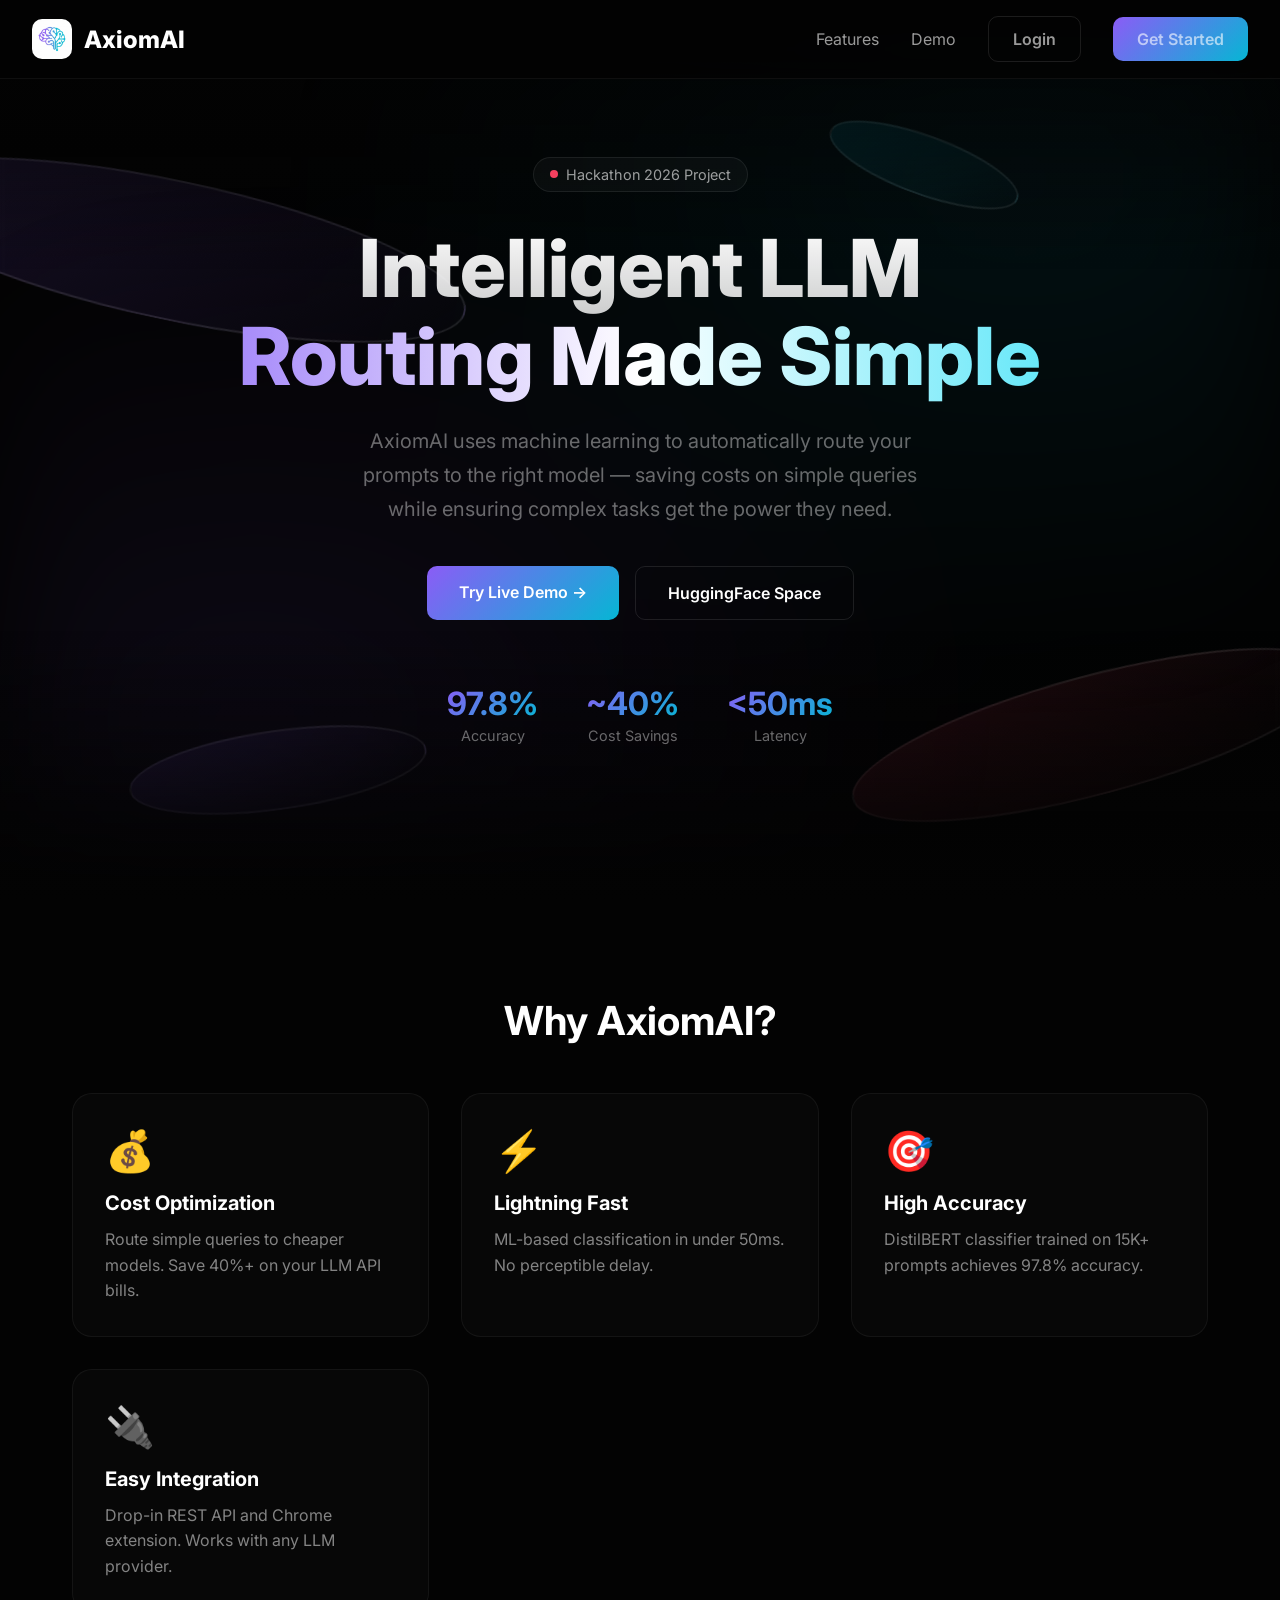
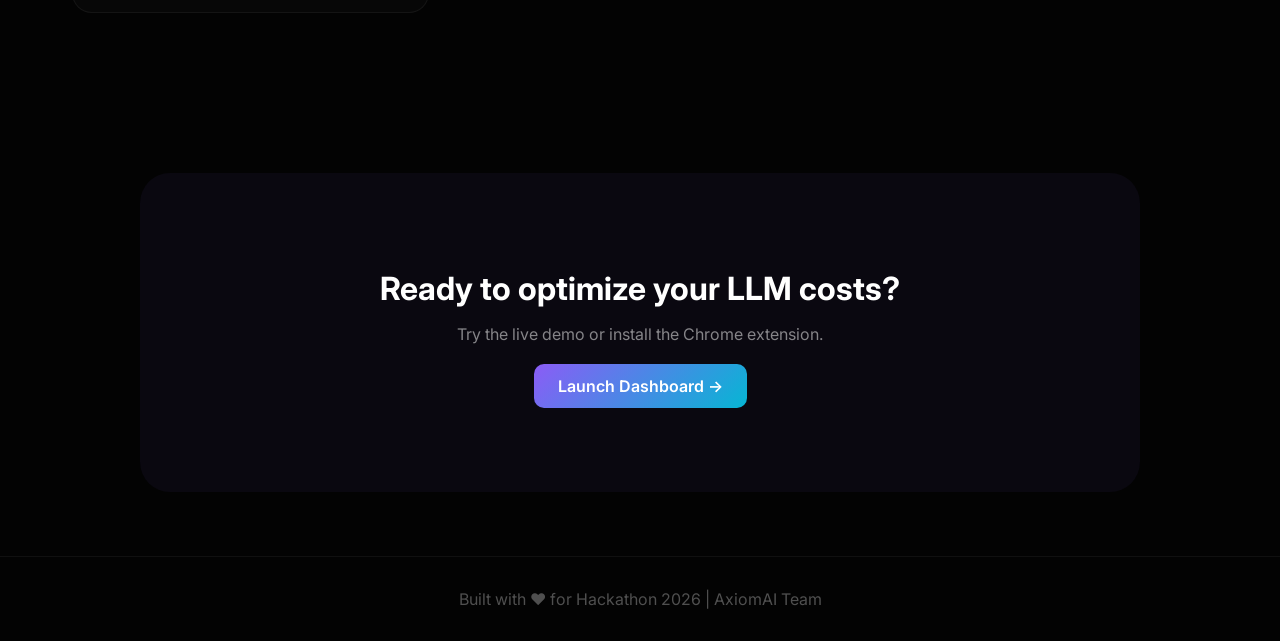
==== frontend/index.html @ 50ee9ea6 "Frontend-only: Dashboard, auth, Chrome extension - Backend on HuggingFace" ====
<!DOCTYPE html>
<html lang="en">

<head>
    <meta charset="UTF-8">
    <meta name="viewport" content="width=device-width, initial-scale=1.0">
    <title>AxiomAI - Intelligent LLM Routing</title>
    <link rel="icon" type="image/png" href="favicon.png">
    <link href="https://fonts.googleapis.com/css2?family=Inter:wght@300;400;500;600;700;800&display=swap"
        rel="stylesheet">
    <style>
        * {
            margin: 0;
            padding: 0;
            box-sizing: border-box;
        }

        :root {
            --primary: #8b5cf6;
            --secondary: #06b6d4;
            --accent: #f43f5e;
            --bg: #030303;
        }

        body {
            font-family: 'Inter', sans-serif;
            background: var(--bg);
            color: #fff;
            overflow-x: hidden;
        }

        /* Navbar */
        .navbar {
            position: fixed;
            top: 0;
            left: 0;
            right: 0;
            z-index: 100;
            padding: 1rem 2rem;
            display: flex;
            justify-content: space-between;
            align-items: center;
            background: rgba(3, 3, 3, 0.8);
            backdrop-filter: blur(20px);
            border-bottom: 1px solid rgba(255, 255, 255, 0.05);
        }

        .logo {
            display: flex;
            align-items: center;
            gap: 0.75rem;
            font-size: 1.5rem;
            font-weight: 800;
        }

        .logo img {
            width: 40px;
            height: 40px;
            border-radius: 10px;
        }

        .nav-links {
            display: flex;
            gap: 2rem;
            align-items: center;
        }

        .nav-links a {
            color: rgba(255, 255, 255, 0.6);
            text-decoration: none;
            transition: color 0.3s;
        }

        .nav-links a:hover {
            color: #fff;
        }

        .btn {
            padding: 0.75rem 1.5rem;
            border-radius: 10px;
            font-weight: 600;
            text-decoration: none;
            transition: all 0.3s;
            border: none;
            cursor: pointer;
        }

        .btn-primary {
            background: linear-gradient(135deg, var(--primary), var(--secondary));
            color: #fff;
        }

        .btn-primary:hover {
            transform: translateY(-2px);
            box-shadow: 0 10px 40px rgba(139, 92, 246, 0.4);
        }

        .btn-outline {
            background: transparent;
            border: 1px solid rgba(255, 255, 255, 0.1);
            color: #fff;
        }

        /* Hero Section */
        .hero {
            min-height: 100vh;
            display: flex;
            align-items: center;
            justify-content: center;
            position: relative;
            overflow: hidden;
        }

        .hero::before {
            content: '';
            position: absolute;
            inset: 0;
            background: radial-gradient(ellipse at 20% 80%, rgba(139, 92, 246, 0.08) 0%, transparent 50%),
                radial-gradient(ellipse at 80% 20%, rgba(6, 182, 212, 0.08) 0%, transparent 50%);
            filter: blur(60px);
        }

        .shape {
            position: absolute;
            border-radius: 50%;
            background: linear-gradient(135deg, rgba(139, 92, 246, 0.15), transparent);
            backdrop-filter: blur(2px);
            border: 2px solid rgba(255, 255, 255, 0.1);
            animation: float 12s ease-in-out infinite;
        }

        .shape-1 {
            width: 600px;
            height: 140px;
            left: -10%;
            top: 20%;
            transform: rotate(12deg);
        }

        .shape-2 {
            width: 500px;
            height: 120px;
            right: -5%;
            top: 75%;
            transform: rotate(-15deg);
            background: linear-gradient(135deg, rgba(244, 63, 94, 0.15), transparent);
            animation-delay: -2s;
        }

        .shape-3 {
            width: 300px;
            height: 80px;
            left: 10%;
            bottom: 10%;
            transform: rotate(-8deg);
            animation-delay: -4s;
        }

        .shape-4 {
            width: 200px;
            height: 60px;
            right: 20%;
            top: 15%;
            transform: rotate(20deg);
            background: linear-gradient(135deg, rgba(6, 182, 212, 0.15), transparent);
            animation-delay: -6s;
        }

        @keyframes float {

            0%,
            100% {
                transform: translateY(0);
            }

            50% {
                transform: translateY(15px);
            }
        }

        .hero-content {
            position: relative;
            z-index: 10;
            text-align: center;
            max-width: 900px;
            padding: 0 2rem;
        }

        .badge {
            display: inline-flex;
            align-items: center;
            gap: 0.5rem;
            padding: 0.5rem 1rem;
            background: rgba(255, 255, 255, 0.03);
            border: 1px solid rgba(255, 255, 255, 0.08);
            border-radius: 100px;
            margin-bottom: 2rem;
            animation: fadeUp 1s ease-out 0.3s both;
        }

        .badge-dot {
            width: 8px;
            height: 8px;
            border-radius: 50%;
            background: var(--accent);
        }

        .badge span {
            color: rgba(255, 255, 255, 0.6);
            font-size: 0.9rem;
        }

        h1 {
            font-size: clamp(2.5rem, 8vw, 5rem);
            font-weight: 800;
            line-height: 1.1;
            margin-bottom: 1.5rem;
            animation: fadeUp 1s ease-out 0.5s both;
        }

        h1 .line1 {
            background: linear-gradient(to bottom, #fff, rgba(255, 255, 255, 0.8));
            -webkit-background-clip: text;
            -webkit-text-fill-color: transparent;
        }

        h1 .line2 {
            background: linear-gradient(90deg, #a78bfa, #fff, #67e8f9);
            -webkit-background-clip: text;
            -webkit-text-fill-color: transparent;
        }

        .hero-subtitle {
            font-size: 1.25rem;
            color: rgba(255, 255, 255, 0.4);
            max-width: 600px;
            margin: 0 auto 2.5rem;
            line-height: 1.7;
            animation: fadeUp 1s ease-out 0.7s both;
        }

        .hero-cta {
            display: flex;
            gap: 1rem;
            justify-content: center;
            flex-wrap: wrap;
            animation: fadeUp 1s ease-out 0.9s both;
        }

        .hero-cta .btn {
            padding: 1rem 2rem;
            font-size: 1rem;
        }

        .stats {
            display: flex;
            gap: 3rem;
            justify-content: center;
            margin-top: 4rem;
            animation: fadeUp 1s ease-out 1.1s both;
        }

        .stat {
            text-align: center;
        }

        .stat-value {
            font-size: 2rem;
            font-weight: 700;
            background: linear-gradient(135deg, var(--primary), var(--secondary));
            -webkit-background-clip: text;
            -webkit-text-fill-color: transparent;
        }

        .stat-label {
            color: rgba(255, 255, 255, 0.4);
            font-size: 0.9rem;
            margin-top: 0.25rem;
        }

        @keyframes fadeUp {
            from {
                opacity: 0;
                transform: translateY(30px);
            }

            to {
                opacity: 1;
                transform: translateY(0);
            }
        }

        .hero::after {
            content: '';
            position: absolute;
            inset: 0;
            background: linear-gradient(to top, var(--bg), transparent 30%, transparent 70%, rgba(3, 3, 3, 0.8));
            pointer-events: none;
        }

        .features {
            padding: 6rem 2rem;
            max-width: 1200px;
            margin: 0 auto;
        }

        .features h2 {
            text-align: center;
            font-size: 2.5rem;
            margin-bottom: 3rem;
        }

        .features-grid {
            display: grid;
            grid-template-columns: repeat(auto-fit, minmax(280px, 1fr));
            gap: 2rem;
        }

        .feature-card {
            background: rgba(255, 255, 255, 0.02);
            border: 1px solid rgba(255, 255, 255, 0.05);
            border-radius: 20px;
            padding: 2rem;
            transition: all 0.3s;
        }

        .feature-card:hover {
            border-color: var(--primary);
            transform: translateY(-5px);
        }

        .feature-icon {
            font-size: 2.5rem;
            margin-bottom: 1rem;
        }

        .feature-card h3 {
            font-size: 1.25rem;
            margin-bottom: 0.75rem;
        }

        .feature-card p {
            color: rgba(255, 255, 255, 0.5);
            line-height: 1.6;
        }

        .cta-section {
            padding: 6rem 2rem;
            text-align: center;
            background: rgba(139, 92, 246, 0.05);
            border-radius: 30px;
            max-width: 1000px;
            margin: 4rem auto;
        }

        .cta-section h2 {
            font-size: 2rem;
            margin-bottom: 1rem;
        }

        .cta-section p {
            color: rgba(255, 255, 255, 0.5);
            margin-bottom: 2rem;
        }

        footer {
            text-align: center;
            padding: 2rem;
            color: rgba(255, 255, 255, 0.3);
            border-top: 1px solid rgba(255, 255, 255, 0.05);
        }

        @media (max-width: 768px) {
            .nav-links {
                display: none;
            }

            .stats {
                flex-direction: column;
                gap: 1.5rem;
            }

            .shape {
                display: none;
            }
        }
    </style>
</head>

<body>
    <nav class="navbar">
        <div class="logo">
            <img src="assets/logo.png" alt="AxiomAI">
            <span>AxiomAI</span>
        </div>
        <div class="nav-links">
            <a href="#features">Features</a>
            <a href="#demo">Demo</a>
            <a href="login.html" class="btn btn-outline">Login</a>
            <a href="login.html" class="btn btn-primary">Get Started</a>
        </div>
    </nav>

    <section class="hero">
        <div class="shape shape-1"></div>
        <div class="shape shape-2"></div>
        <div class="shape shape-3"></div>
        <div class="shape shape-4"></div>

        <div class="hero-content">
            <div class="badge">
                <div class="badge-dot"></div>
                <span>Hackathon 2026 Project</span>
            </div>

            <h1>
                <span class="line1">Intelligent LLM</span><br>
                <span class="line2">Routing Made Simple</span>
            </h1>

            <p class="hero-subtitle">
                AxiomAI uses machine learning to automatically route your prompts to the right model —
                saving costs on simple queries while ensuring complex tasks get the power they need.
            </p>

            <div class="hero-cta">
                <a href="login.html" class="btn btn-primary">Try Live Demo →</a>
                <a href="https://huggingface.co/spaces/ritesh1918/axiom-router" target="_blank"
                    class="btn btn-outline">HuggingFace Space</a>
            </div>

            <div class="stats">
                <div class="stat">
                    <div class="stat-value">97.8%</div>
                    <div class="stat-label">Accuracy</div>
                </div>
                <div class="stat">
                    <div class="stat-value">~40%</div>
                    <div class="stat-label">Cost Savings</div>
                </div>
                <div class="stat">
                    <div class="stat-value">&lt;50ms</div>
                    <div class="stat-label">Latency</div>
                </div>
            </div>
        </div>
    </section>

    <section id="features" class="features">
        <h2>Why AxiomAI?</h2>
        <div class="features-grid">
            <div class="feature-card">
                <div class="feature-icon">💰</div>
                <h3>Cost Optimization</h3>
                <p>Route simple queries to cheaper models. Save 40%+ on your LLM API bills.</p>
            </div>
            <div class="feature-card">
                <div class="feature-icon">⚡</div>
                <h3>Lightning Fast</h3>
                <p>ML-based classification in under 50ms. No perceptible delay.</p>
            </div>
            <div class="feature-card">
                <div class="feature-icon">🎯</div>
                <h3>High Accuracy</h3>
                <p>DistilBERT classifier trained on 15K+ prompts achieves 97.8% accuracy.</p>
            </div>
            <div class="feature-card">
                <div class="feature-icon">🔌</div>
                <h3>Easy Integration</h3>
                <p>Drop-in REST API and Chrome extension. Works with any LLM provider.</p>
            </div>
        </div>
    </section>

    <section class="cta-section">
        <h2>Ready to optimize your LLM costs?</h2>
        <p>Try the live demo or install the Chrome extension.</p>
        <a href="login.html" class="btn btn-primary">Launch Dashboard →</a>
    </section>

    <footer>
        <p>Built with ❤️ for Hackathon 2026 | AxiomAI Team</p>
    </footer>

    <script>
        // API Configuration - Uses HuggingFace Space
        const HF_SPACE_URL = 'https://ritesh1918-axiom-router.hf.space';
    </script>
</body>

</html>
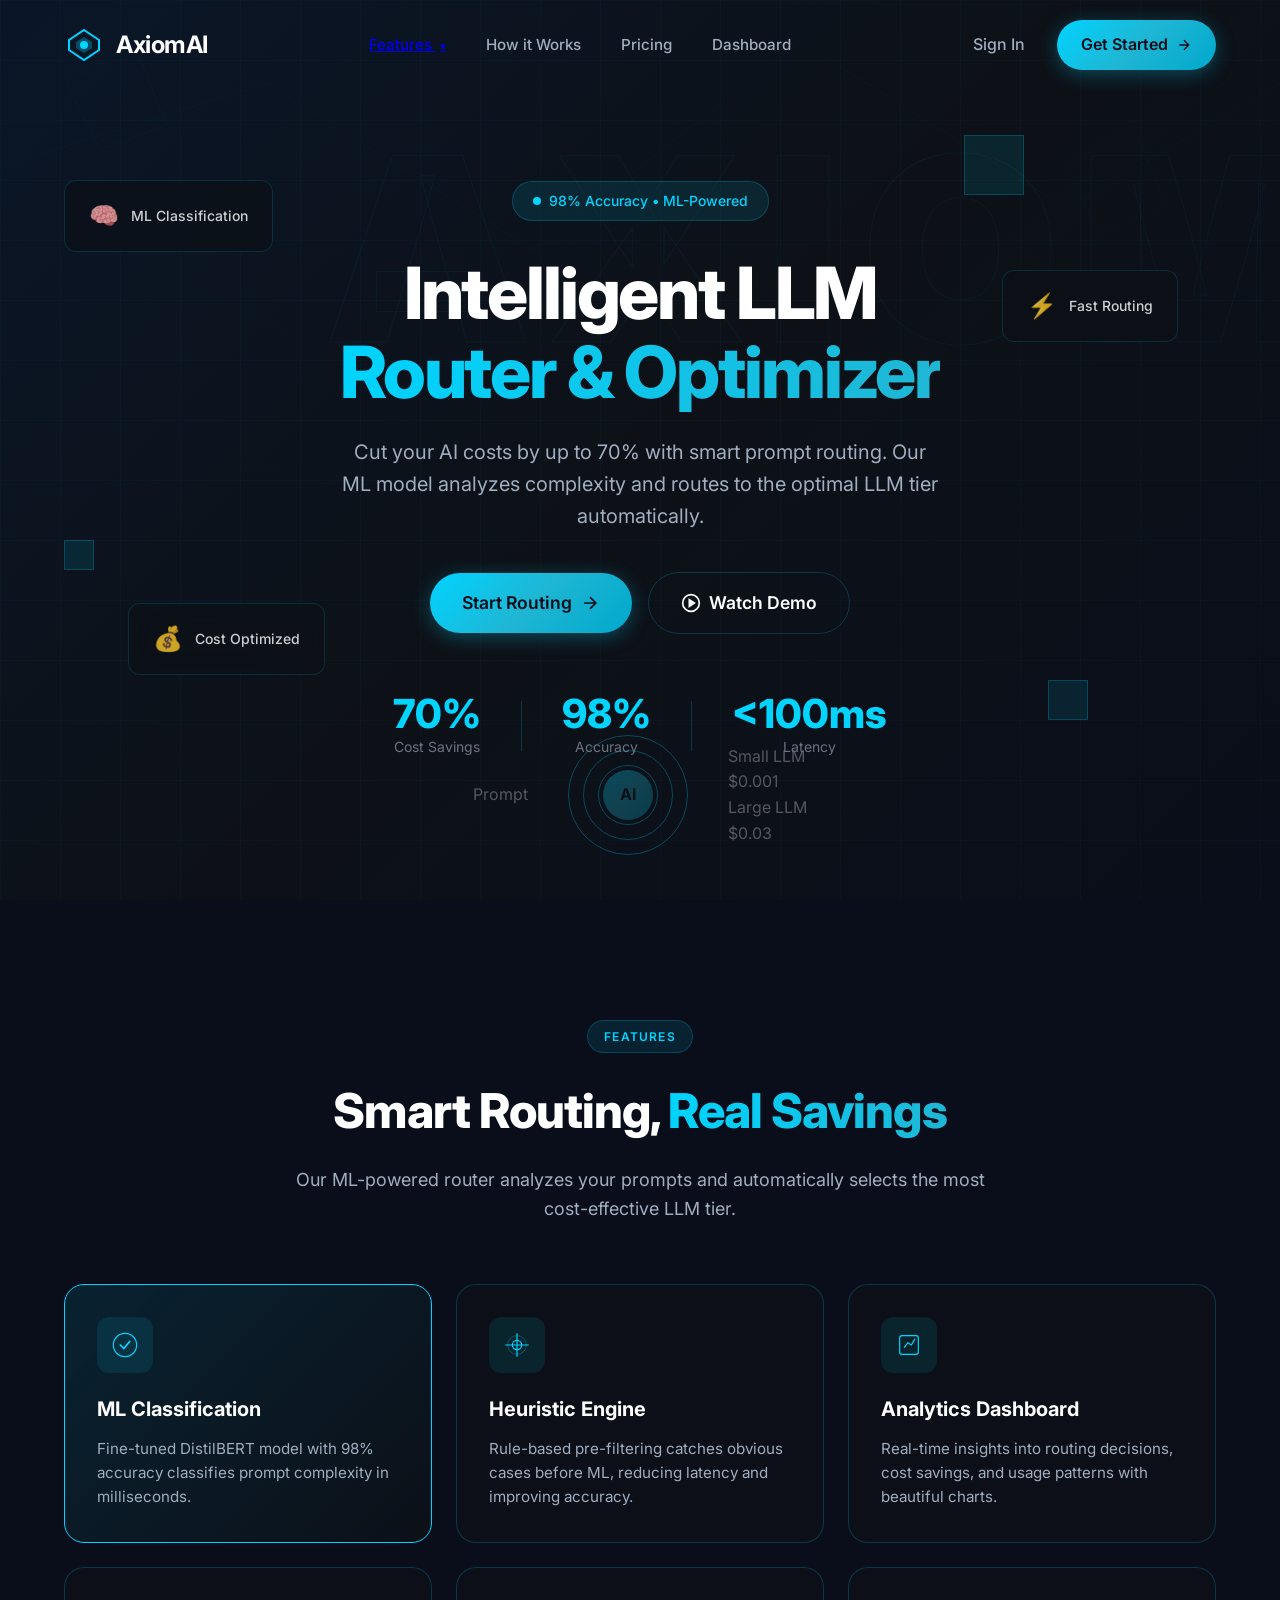
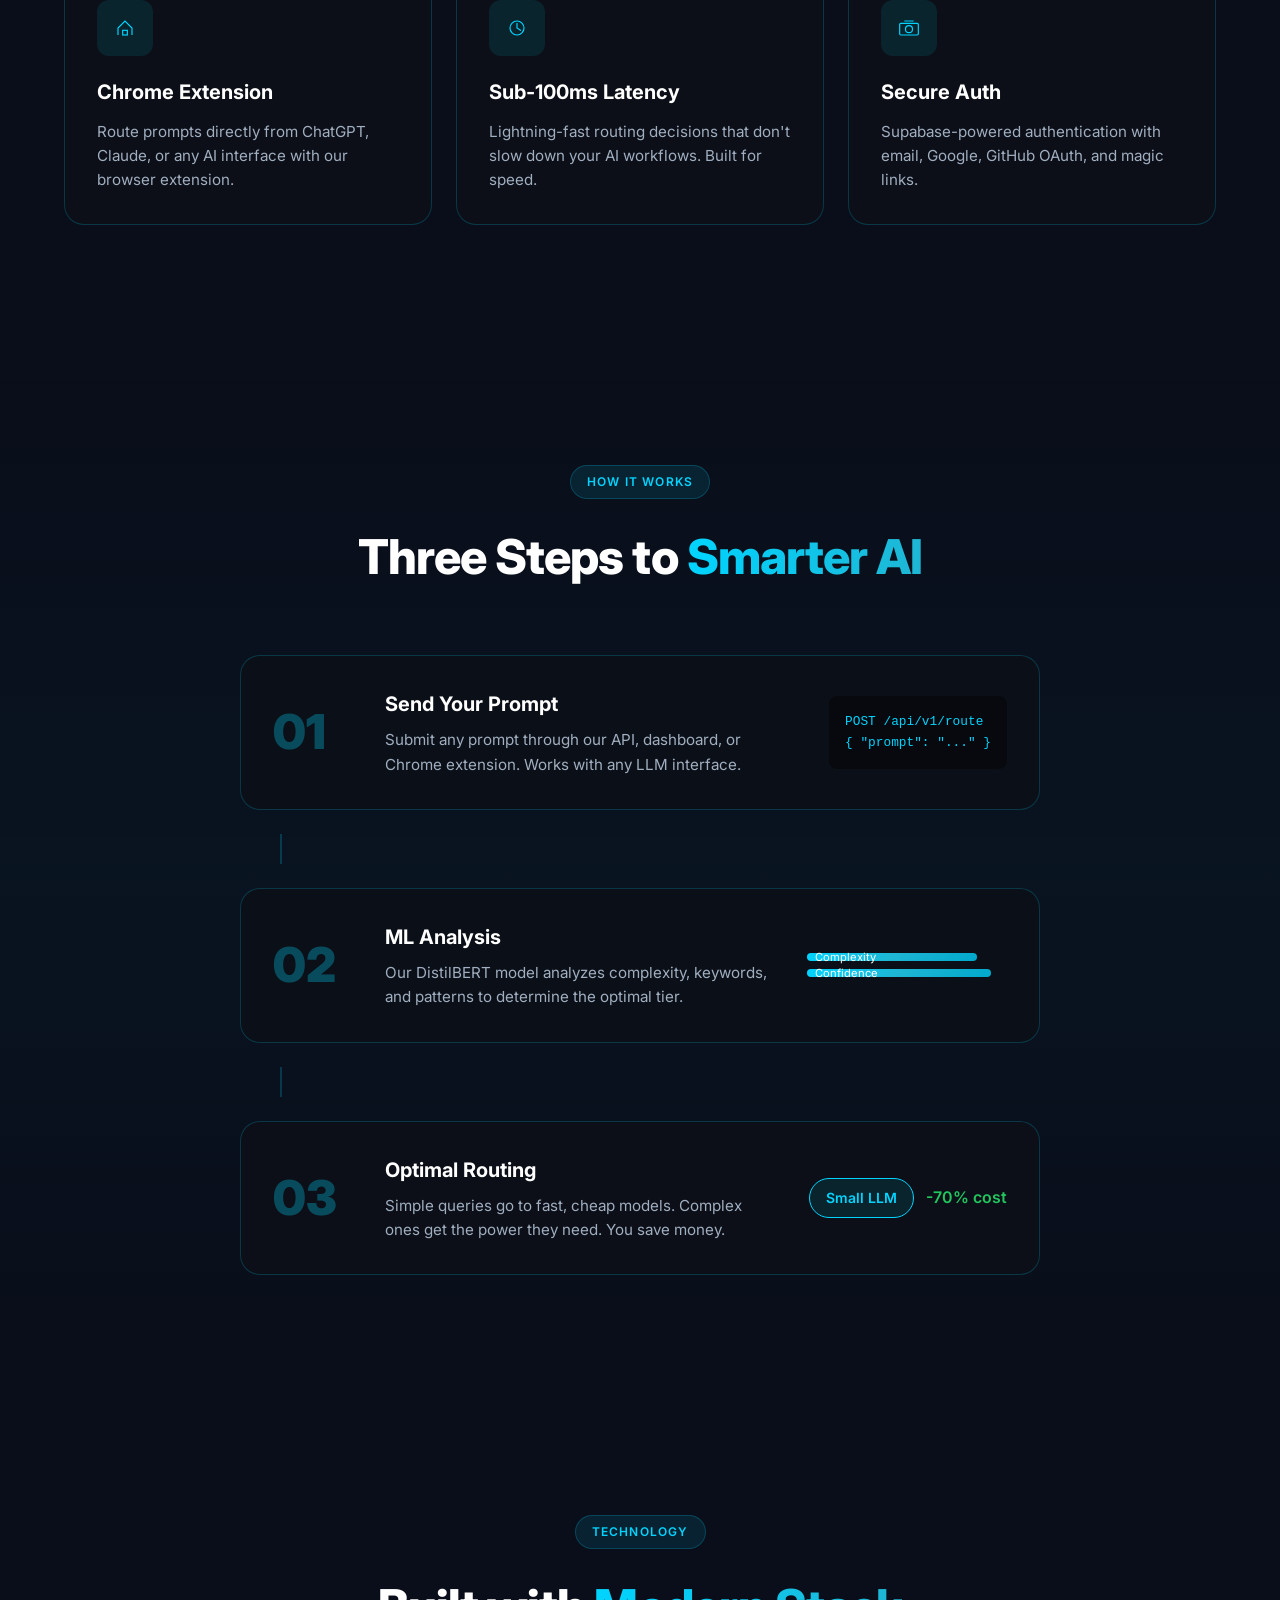
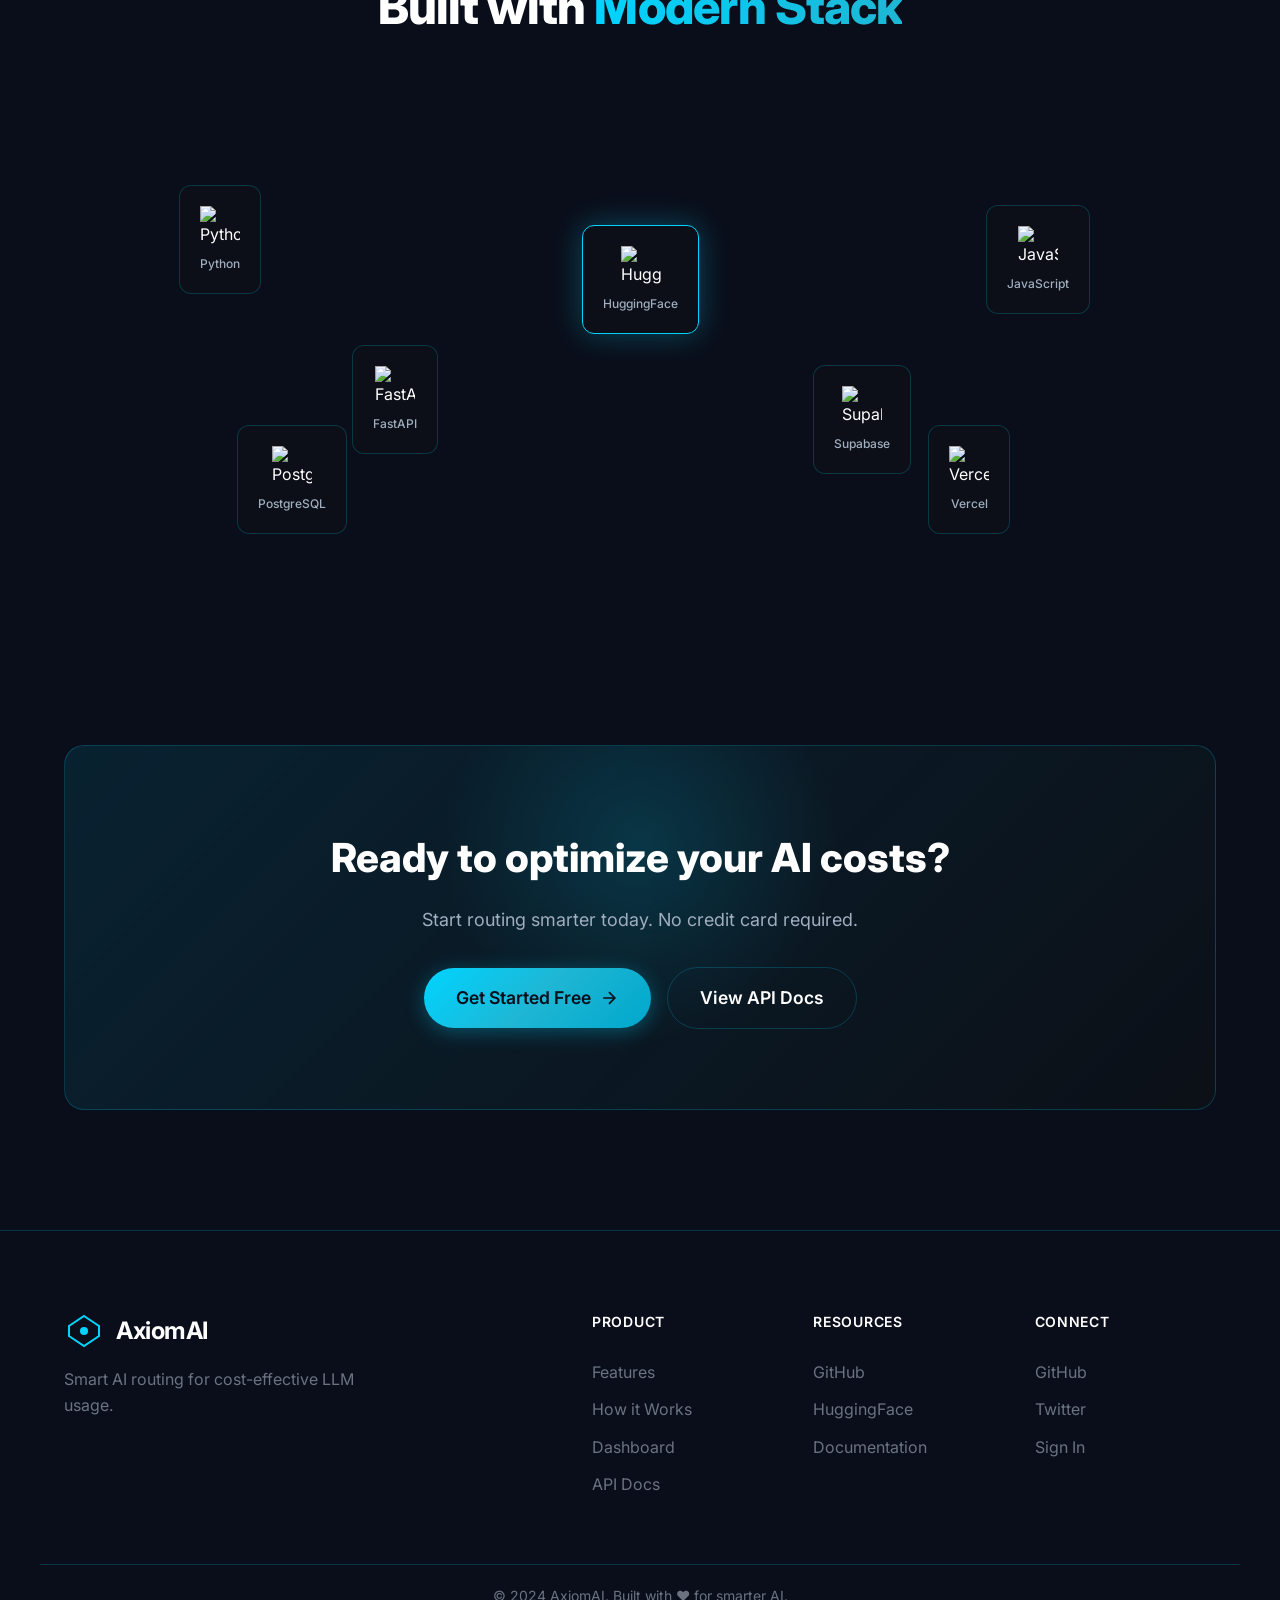
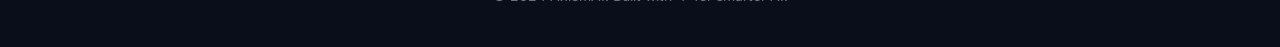
==== commit a315422b: "New premium landing page: dark theme, cyan accents, animations, glassmorphism" ====
--- a/frontend/index.html
+++ b/frontend/index.html
@@ -4,487 +4,503 @@
 <head>
     <meta charset="UTF-8">
     <meta name="viewport" content="width=device-width, initial-scale=1.0">
-    <title>AxiomAI - Intelligent LLM Routing</title>
-    <link rel="icon" type="image/png" href="favicon.png">
-    <link href="https://fonts.googleapis.com/css2?family=Inter:wght@300;400;500;600;700;800&display=swap"
+    <title>AxiomAI - Intelligent LLM Router | Optimize AI Costs</title>
+    <meta name="description"
+        content="Smart AI routing that cuts costs by 70%. Route prompts to the right LLM tier automatically with ML-powered classification.">
+
+    <!-- Fonts -->
+    <link href="https://fonts.googleapis.com/css2?family=Inter:wght@300;400;500;600;700;800;900&display=swap"
         rel="stylesheet">
-    <style>
-        * {
-            margin: 0;
-            padding: 0;
-            box-sizing: border-box;
+
+    <!-- Supabase SDK -->
+    <script src="https://cdn.jsdelivr.net/npm/@supabase/supabase-js@2"></script>
+
+    <link rel="stylesheet" href="css/landing.css">
+    <link rel="icon" href="favicon.png" type="image/png">
+</head>
+
+<body>
+    <!-- Background Elements -->
+    <div class="bg-gradient"></div>
+    <div class="bg-grid"></div>
+    <div class="bg-watermark">AXIOM</div>
+    <div class="geometric-lines">
+        <svg viewBox="0 0 1920 1080" preserveAspectRatio="none">
+            <path d="M0,200 L400,100 L800,300 L1200,50 L1600,250 L1920,100" stroke="rgba(0,212,255,0.08)" fill="none"
+                stroke-width="1" />
+            <path d="M0,400 L300,350 L700,500 L1100,300 L1500,450 L1920,350" stroke="rgba(0,212,255,0.06)" fill="none"
+                stroke-width="1" />
+            <path d="M0,600 L500,550 L900,700 L1300,500 L1700,650 L1920,580" stroke="rgba(0,212,255,0.05)" fill="none"
+                stroke-width="1" />
+            <polygon points="100,100 200,50 250,150 150,180" stroke="rgba(0,212,255,0.1)" fill="none"
+                stroke-width="1" />
+            <polygon points="1600,200 1700,150 1750,250 1650,280" stroke="rgba(0,212,255,0.08)" fill="none"
+                stroke-width="1" />
+            <polygon points="800,400 900,350 950,450 850,480" stroke="rgba(0,212,255,0.06)" fill="none"
+                stroke-width="1" />
+        </svg>
+    </div>
+
+    <!-- Navigation -->
+    <nav class="navbar">
+        <div class="nav-container">
+            <a href="index.html" class="nav-logo">
+                <div class="logo-icon">
+                    <svg viewBox="0 0 40 40" fill="none">
+                        <path d="M20 5L35 15V25L20 35L5 25V15L20 5Z" stroke="currentColor" stroke-width="2"
+                            fill="none" />
+                        <path d="M20 12L28 17V23L20 28L12 23V17L20 12Z" fill="currentColor" opacity="0.3" />
+                        <circle cx="20" cy="20" r="4" fill="currentColor" />
+                    </svg>
+                </div>
+                <span class="logo-text">AxiomAI</span>
+            </a>
+
+            <div class="nav-links">
+                <div class="nav-item dropdown">
+                    <a href="#features">Features <span class="dropdown-arrow">▾</span></a>
+                    <div class="dropdown-menu">
+                        <a href="#smart-routing">Smart Routing</a>
+                        <a href="#ml-model">ML Classification</a>
+                        <a href="#analytics">Analytics</a>
+                    </div>
+                </div>
+                <a href="#how-it-works" class="nav-item">How it Works</a>
+                <a href="#pricing" class="nav-item">Pricing</a>
+                <a href="dashboard.html" class="nav-item">Dashboard</a>
+            </div>
+
+            <div class="nav-actions">
+                <a href="login.html" class="btn-ghost">Sign In</a>
+                <a href="login.html" class="btn-primary">
+                    Get Started
+                    <svg width="16" height="16" viewBox="0 0 24 24" fill="none" stroke="currentColor" stroke-width="2">
+                        <path d="M5 12h14M12 5l7 7-7 7" />
+                    </svg>
+                </a>
+            </div>
+
+            <button class="mobile-toggle" onclick="toggleMobileMenu()">
+                <span></span><span></span><span></span>
+            </button>
+        </div>
+    </nav>
+
+    <!-- Hero Section -->
+    <section class="hero">
+        <div class="hero-content">
+            <div class="hero-badge">
+                <span class="badge-dot"></span>
+                98% Accuracy • ML-Powered
+            </div>
+
+            <h1 class="hero-title">
+                <span class="title-line">Intelligent LLM</span>
+                <span class="title-line gradient-text">Router & Optimizer</span>
+            </h1>
+
+            <p class="hero-subtitle">
+                Cut your AI costs by up to 70% with smart prompt routing.
+                Our ML model analyzes complexity and routes to the optimal LLM tier automatically.
+            </p>
+
+            <div class="hero-cta">
+                <a href="login.html" class="btn-primary btn-large">
+                    Start Routing
+                    <svg width="20" height="20" viewBox="0 0 24 24" fill="none" stroke="currentColor" stroke-width="2">
+                        <path d="M5 12h14M12 5l7 7-7 7" />
+                    </svg>
+                </a>
+                <a href="#demo" class="btn-outline btn-large">
+                    <svg width="20" height="20" viewBox="0 0 24 24" fill="none" stroke="currentColor" stroke-width="2">
+                        <circle cx="12" cy="12" r="10" />
+                        <polygon points="10,8 16,12 10,16" fill="currentColor" />
+                    </svg>
+                    Watch Demo
+                </a>
+            </div>
+
+            <div class="hero-stats">
+                <div class="stat">
+                    <span class="stat-value">70%</span>
+                    <span class="stat-label">Cost Savings</span>
+                </div>
+                <div class="stat-divider"></div>
+                <div class="stat">
+                    <span class="stat-value">98%</span>
+                    <span class="stat-label">Accuracy</span>
+                </div>
+                <div class="stat-divider"></div>
+                <div class="stat">
+                    <span class="stat-value">&lt;100ms</span>
+                    <span class="stat-label">Latency</span>
+                </div>
+            </div>
+        </div>
+
+        <!-- 3D Illustration -->
+        <div class="hero-illustration">
+            <div class="floating-card card-1">
+                <div class="card-icon">🧠</div>
+                <div class="card-text">ML Classification</div>
+            </div>
+            <div class="floating-card card-2">
+                <div class="card-icon">⚡</div>
+                <div class="card-text">Fast Routing</div>
+            </div>
+            <div class="floating-card card-3">
+                <div class="card-icon">💰</div>
+                <div class="card-text">Cost Optimized</div>
+            </div>
+
+            <div class="illustration-main">
+                <div class="router-visual">
+                    <div class="input-node">
+                        <span>Prompt</span>
+                    </div>
+                    <div class="router-core">
+                        <div class="core-ring ring-1"></div>
+                        <div class="core-ring ring-2"></div>
+                        <div class="core-ring ring-3"></div>
+                        <div class="core-center">
+                            <span>AI</span>
+                        </div>
+                    </div>
+                    <div class="output-nodes">
+                        <div class="output-node small">
+                            <span>Small LLM</span>
+                            <div class="node-badge">$0.001</div>
+                        </div>
+                        <div class="output-node large">
+                            <span>Large LLM</span>
+                            <div class="node-badge">$0.03</div>
+                        </div>
+                    </div>
+                </div>
+            </div>
+
+            <div class="floating-cube cube-1"></div>
+            <div class="floating-cube cube-2"></div>
+            <div class="floating-cube cube-3"></div>
+        </div>
+    </section>
+
+    <!-- Features Section -->
+    <section class="features" id="features">
+        <div class="section-container">
+            <div class="section-header">
+                <span class="section-tag">FEATURES</span>
+                <h2 class="section-title">Smart Routing, <span class="gradient-text">Real Savings</span></h2>
+                <p class="section-subtitle">Our ML-powered router analyzes your prompts and automatically selects the
+                    most cost-effective LLM tier.</p>
+            </div>
+
+            <div class="features-grid">
+                <div class="feature-card featured">
+                    <div class="feature-icon">
+                        <svg viewBox="0 0 48 48" fill="none">
+                            <circle cx="24" cy="24" r="20" stroke="currentColor" stroke-width="2" />
+                            <path d="M16 24l6 6 10-12" stroke="currentColor" stroke-width="3" stroke-linecap="round" />
+                        </svg>
+                    </div>
+                    <h3>ML Classification</h3>
+                    <p>Fine-tuned DistilBERT model with 98% accuracy classifies prompt complexity in milliseconds.</p>
+                    <div class="feature-glow"></div>
+                </div>
+
+                <div class="feature-card">
+                    <div class="feature-icon">
+                        <svg viewBox="0 0 48 48" fill="none">
+                            <path d="M24 4v40M4 24h40" stroke="currentColor" stroke-width="2" />
+                            <circle cx="24" cy="24" r="8" stroke="currentColor" stroke-width="2" />
+                            <circle cx="24" cy="24" r="16" stroke="currentColor" stroke-width="1" opacity="0.5" />
+                        </svg>
+                    </div>
+                    <h3>Heuristic Engine</h3>
+                    <p>Rule-based pre-filtering catches obvious cases before ML, reducing latency and improving
+                        accuracy.</p>
+                </div>
+
+                <div class="feature-card">
+                    <div class="feature-icon">
+                        <svg viewBox="0 0 48 48" fill="none">
+                            <rect x="8" y="8" width="32" height="32" rx="4" stroke="currentColor" stroke-width="2" />
+                            <path d="M16 28l6-8 6 4 6-10" stroke="currentColor" stroke-width="2"
+                                stroke-linecap="round" />
+                        </svg>
+                    </div>
+                    <h3>Analytics Dashboard</h3>
+                    <p>Real-time insights into routing decisions, cost savings, and usage patterns with beautiful
+                        charts.</p>
+                </div>
+
+                <div class="feature-card">
+                    <div class="feature-icon">
+                        <svg viewBox="0 0 48 48" fill="none">
+                            <path d="M12 36V24l12-12 12 12v12" stroke="currentColor" stroke-width="2" />
+                            <rect x="20" y="28" width="8" height="8" stroke="currentColor" stroke-width="2" />
+                        </svg>
+                    </div>
+                    <h3>Chrome Extension</h3>
+                    <p>Route prompts directly from ChatGPT, Claude, or any AI interface with our browser extension.</p>
+                </div>
+
+                <div class="feature-card">
+                    <div class="feature-icon">
+                        <svg viewBox="0 0 48 48" fill="none">
+                            <circle cx="24" cy="24" r="12" stroke="currentColor" stroke-width="2" />
+                            <path d="M24 16v8l6 4" stroke="currentColor" stroke-width="2" stroke-linecap="round" />
+                        </svg>
+                    </div>
+                    <h3>Sub-100ms Latency</h3>
+                    <p>Lightning-fast routing decisions that don't slow down your AI workflows. Built for speed.</p>
+                </div>
+
+                <div class="feature-card">
+                    <div class="feature-icon">
+                        <svg viewBox="0 0 48 48" fill="none">
+                            <rect x="8" y="16" width="32" height="20" rx="2" stroke="currentColor" stroke-width="2" />
+                            <circle cx="24" cy="26" r="6" stroke="currentColor" stroke-width="2" />
+                            <path d="M16 12h16" stroke="currentColor" stroke-width="2" />
+                        </svg>
+                    </div>
+                    <h3>Secure Auth</h3>
+                    <p>Supabase-powered authentication with email, Google, GitHub OAuth, and magic links.</p>
+                </div>
+            </div>
+        </div>
+    </section>
+
+    <!-- How It Works Section -->
+    <section class="how-it-works" id="how-it-works">
+        <div class="section-container">
+            <div class="section-header">
+                <span class="section-tag">HOW IT WORKS</span>
+                <h2 class="section-title">Three Steps to <span class="gradient-text">Smarter AI</span></h2>
+            </div>
+
+            <div class="steps-container">
+                <div class="step">
+                    <div class="step-number">01</div>
+                    <div class="step-content">
+                        <h3>Send Your Prompt</h3>
+                        <p>Submit any prompt through our API, dashboard, or Chrome extension. Works with any LLM
+                            interface.</p>
+                    </div>
+                    <div class="step-visual">
+                        <div class="code-block">
+                            <code>POST /api/v1/route</code>
+                            <code>{ "prompt": "..." }</code>
+                        </div>
+                    </div>
+                </div>
+
+                <div class="step-connector"></div>
+
+                <div class="step">
+                    <div class="step-number">02</div>
+                    <div class="step-content">
+                        <h3>ML Analysis</h3>
+                        <p>Our DistilBERT model analyzes complexity, keywords, and patterns to determine the optimal
+                            tier.</p>
+                    </div>
+                    <div class="step-visual">
+                        <div class="analysis-visual">
+                            <div class="analysis-bar" style="--width: 85%">Complexity</div>
+                            <div class="analysis-bar" style="--width: 92%">Confidence</div>
+                        </div>
+                    </div>
+                </div>
+
+                <div class="step-connector"></div>
+
+                <div class="step">
+                    <div class="step-number">03</div>
+                    <div class="step-content">
+                        <h3>Optimal Routing</h3>
+                        <p>Simple queries go to fast, cheap models. Complex ones get the power they need. You save
+                            money.</p>
+                    </div>
+                    <div class="step-visual">
+                        <div class="routing-result">
+                            <span class="tier-badge small">Small LLM</span>
+                            <span class="savings">-70% cost</span>
+                        </div>
+                    </div>
+                </div>
+            </div>
+        </div>
+    </section>
+
+    <!-- Tech Stack Section -->
+    <section class="tech-stack" id="technology">
+        <div class="section-container">
+            <div class="section-header">
+                <span class="section-tag">TECHNOLOGY</span>
+                <h2 class="section-title">Built with <span class="gradient-text">Modern Stack</span></h2>
+            </div>
+
+            <div class="tech-cloud">
+                <div class="tech-item" style="--delay: 0s; --x: 10%; --y: 20%">
+                    <img src="https://cdn.jsdelivr.net/gh/devicons/devicon/icons/python/python-original.svg"
+                        alt="Python">
+                    <span>Python</span>
+                </div>
+                <div class="tech-item" style="--delay: 0.2s; --x: 25%; --y: 60%">
+                    <img src="https://cdn.jsdelivr.net/gh/devicons/devicon/icons/fastapi/fastapi-original.svg"
+                        alt="FastAPI">
+                    <span>FastAPI</span>
+                </div>
+                <div class="tech-item featured" style="--delay: 0.4s; --x: 45%; --y: 30%">
+                    <img src="https://huggingface.co/front/assets/huggingface_logo-noborder.svg" alt="HuggingFace">
+                    <span>HuggingFace</span>
+                </div>
+                <div class="tech-item" style="--delay: 0.6s; --x: 65%; --y: 65%">
+                    <img src="https://www.vectorlogo.zone/logos/supabase/supabase-icon.svg" alt="Supabase">
+                    <span>Supabase</span>
+                </div>
+                <div class="tech-item" style="--delay: 0.8s; --x: 80%; --y: 25%">
+                    <img src="https://cdn.jsdelivr.net/gh/devicons/devicon/icons/javascript/javascript-original.svg"
+                        alt="JavaScript">
+                    <span>JavaScript</span>
+                </div>
+                <div class="tech-item" style="--delay: 1s; --x: 15%; --y: 80%">
+                    <img src="https://cdn.jsdelivr.net/gh/devicons/devicon/icons/postgresql/postgresql-original.svg"
+                        alt="PostgreSQL">
+                    <span>PostgreSQL</span>
+                </div>
+                <div class="tech-item" style="--delay: 1.2s; --x: 75%; --y: 80%">
+                    <img src="https://assets.vercel.com/image/upload/front/favicon/vercel/favicon.ico" alt="Vercel">
+                    <span>Vercel</span>
+                </div>
+            </div>
+        </div>
+    </section>
+
+    <!-- CTA Section -->
+    <section class="cta-section">
+        <div class="section-container">
+            <div class="cta-card">
+                <div class="cta-glow"></div>
+                <h2>Ready to optimize your AI costs?</h2>
+                <p>Start routing smarter today. No credit card required.</p>
+                <div class="cta-buttons">
+                    <a href="login.html" class="btn-primary btn-large">
+                        Get Started Free
+                        <svg width="20" height="20" viewBox="0 0 24 24" fill="none" stroke="currentColor"
+                            stroke-width="2">
+                            <path d="M5 12h14M12 5l7 7-7 7" />
+                        </svg>
+                    </a>
+                    <a href="https://ritesh1918-axiom-backend.hf.space/docs" target="_blank"
+                        class="btn-outline btn-large">
+                        View API Docs
+                    </a>
+                </div>
+            </div>
+        </div>
+    </section>
+
+    <!-- Footer -->
+    <footer class="footer">
+        <div class="footer-container">
+            <div class="footer-brand">
+                <a href="index.html" class="nav-logo">
+                    <div class="logo-icon">
+                        <svg viewBox="0 0 40 40" fill="none">
+                            <path d="M20 5L35 15V25L20 35L5 25V15L20 5Z" stroke="currentColor" stroke-width="2"
+                                fill="none" />
+                            <circle cx="20" cy="20" r="4" fill="currentColor" />
+                        </svg>
+                    </div>
+                    <span class="logo-text">AxiomAI</span>
+                </a>
+                <p>Smart AI routing for cost-effective LLM usage.</p>
+            </div>
+
+            <div class="footer-links">
+                <div class="footer-column">
+                    <h4>Product</h4>
+                    <a href="#features">Features</a>
+                    <a href="#how-it-works">How it Works</a>
+                    <a href="dashboard.html">Dashboard</a>
+                    <a href="https://ritesh1918-axiom-backend.hf.space/docs" target="_blank">API Docs</a>
+                </div>
+                <div class="footer-column">
+                    <h4>Resources</h4>
+                    <a href="https://github.com/ritesh-1918/AxiomAI" target="_blank">GitHub</a>
+                    <a href="https://huggingface.co/spaces/ritesh1918/axiom-backend" target="_blank">HuggingFace</a>
+                    <a href="#">Documentation</a>
+                </div>
+                <div class="footer-column">
+                    <h4>Connect</h4>
+                    <a href="https://github.com/ritesh-1918" target="_blank">GitHub</a>
+                    <a href="#">Twitter</a>
+                    <a href="login.html">Sign In</a>
+                </div>
+            </div>
+        </div>
+
+        <div class="footer-bottom">
+            <p>&copy; 2024 AxiomAI. Built with ❤️ for smarter AI.</p>
+        </div>
+    </footer>
+
+    <!-- Mobile Menu -->
+    <div class="mobile-menu" id="mobileMenu">
+        <div class="mobile-menu-content">
+            <a href="#features">Features</a>
+            <a href="#how-it-works">How it Works</a>
+            <a href="dashboard.html">Dashboard</a>
+            <a href="login.html" class="btn-primary">Get Started</a>
+        </div>
+    </div>
+
+    <script>
+        // Mobile menu toggle
+        function toggleMobileMenu() {
+            document.getElementById('mobileMenu').classList.toggle('active');
+            document.body.classList.toggle('menu-open');
         }
 
-        :root {
-            --primary: #8b5cf6;
-            --secondary: #06b6d4;
-            --accent: #f43f5e;
-            --bg: #030303;
-        }
-
-        body {
-            font-family: 'Inter', sans-serif;
-            background: var(--bg);
-            color: #fff;
-            overflow-x: hidden;
-        }
-
-        /* Navbar */
-        .navbar {
-            position: fixed;
-            top: 0;
-            left: 0;
-            right: 0;
-            z-index: 100;
-            padding: 1rem 2rem;
-            display: flex;
-            justify-content: space-between;
-            align-items: center;
-            background: rgba(3, 3, 3, 0.8);
-            backdrop-filter: blur(20px);
-            border-bottom: 1px solid rgba(255, 255, 255, 0.05);
-        }
-
-        .logo {
-            display: flex;
-            align-items: center;
-            gap: 0.75rem;
-            font-size: 1.5rem;
-            font-weight: 800;
-        }
-
-        .logo img {
-            width: 40px;
-            height: 40px;
-            border-radius: 10px;
-        }
-
-        .nav-links {
-            display: flex;
-            gap: 2rem;
-            align-items: center;
-        }
-
-        .nav-links a {
-            color: rgba(255, 255, 255, 0.6);
-            text-decoration: none;
-            transition: color 0.3s;
-        }
-
-        .nav-links a:hover {
-            color: #fff;
-        }
-
-        .btn {
-            padding: 0.75rem 1.5rem;
-            border-radius: 10px;
-            font-weight: 600;
-            text-decoration: none;
-            transition: all 0.3s;
-            border: none;
-            cursor: pointer;
-        }
-
-        .btn-primary {
-            background: linear-gradient(135deg, var(--primary), var(--secondary));
-            color: #fff;
-        }
-
-        .btn-primary:hover {
-            transform: translateY(-2px);
-            box-shadow: 0 10px 40px rgba(139, 92, 246, 0.4);
-        }
-
-        .btn-outline {
-            background: transparent;
-            border: 1px solid rgba(255, 255, 255, 0.1);
-            color: #fff;
-        }
-
-        /* Hero Section */
-        .hero {
-            min-height: 100vh;
-            display: flex;
-            align-items: center;
-            justify-content: center;
-            position: relative;
-            overflow: hidden;
-        }
-
-        .hero::before {
-            content: '';
-            position: absolute;
-            inset: 0;
-            background: radial-gradient(ellipse at 20% 80%, rgba(139, 92, 246, 0.08) 0%, transparent 50%),
-                radial-gradient(ellipse at 80% 20%, rgba(6, 182, 212, 0.08) 0%, transparent 50%);
-            filter: blur(60px);
-        }
-
-        .shape {
-            position: absolute;
-            border-radius: 50%;
-            background: linear-gradient(135deg, rgba(139, 92, 246, 0.15), transparent);
-            backdrop-filter: blur(2px);
-            border: 2px solid rgba(255, 255, 255, 0.1);
-            animation: float 12s ease-in-out infinite;
-        }
-
-        .shape-1 {
-            width: 600px;
-            height: 140px;
-            left: -10%;
-            top: 20%;
-            transform: rotate(12deg);
-        }
-
-        .shape-2 {
-            width: 500px;
-            height: 120px;
-            right: -5%;
-            top: 75%;
-            transform: rotate(-15deg);
-            background: linear-gradient(135deg, rgba(244, 63, 94, 0.15), transparent);
-            animation-delay: -2s;
-        }
-
-        .shape-3 {
-            width: 300px;
-            height: 80px;
-            left: 10%;
-            bottom: 10%;
-            transform: rotate(-8deg);
-            animation-delay: -4s;
-        }
-
-        .shape-4 {
-            width: 200px;
-            height: 60px;
-            right: 20%;
-            top: 15%;
-            transform: rotate(20deg);
-            background: linear-gradient(135deg, rgba(6, 182, 212, 0.15), transparent);
-            animation-delay: -6s;
-        }
-
-        @keyframes float {
-
-            0%,
-            100% {
-                transform: translateY(0);
+        // Navbar scroll effect
+        window.addEventListener('scroll', () => {
+            const navbar = document.querySelector('.navbar');
+            if (window.scrollY > 50) {
+                navbar.classList.add('scrolled');
+            } else {
+                navbar.classList.remove('scrolled');
             }
-
-            50% {
-                transform: translateY(15px);
-            }
-        }
-
-        .hero-content {
-            position: relative;
-            z-index: 10;
-            text-align: center;
-            max-width: 900px;
-            padding: 0 2rem;
-        }
-
-        .badge {
-            display: inline-flex;
-            align-items: center;
-            gap: 0.5rem;
-            padding: 0.5rem 1rem;
-            background: rgba(255, 255, 255, 0.03);
-            border: 1px solid rgba(255, 255, 255, 0.08);
-            border-radius: 100px;
-            margin-bottom: 2rem;
-            animation: fadeUp 1s ease-out 0.3s both;
-        }
-
-        .badge-dot {
-            width: 8px;
-            height: 8px;
-            border-radius: 50%;
-            background: var(--accent);
-        }
-
-        .badge span {
-            color: rgba(255, 255, 255, 0.6);
-            font-size: 0.9rem;
-        }
-
-        h1 {
-            font-size: clamp(2.5rem, 8vw, 5rem);
-            font-weight: 800;
-            line-height: 1.1;
-            margin-bottom: 1.5rem;
-            animation: fadeUp 1s ease-out 0.5s both;
-        }
-
-        h1 .line1 {
-            background: linear-gradient(to bottom, #fff, rgba(255, 255, 255, 0.8));
-            -webkit-background-clip: text;
-            -webkit-text-fill-color: transparent;
-        }
-
-        h1 .line2 {
-            background: linear-gradient(90deg, #a78bfa, #fff, #67e8f9);
-            -webkit-background-clip: text;
-            -webkit-text-fill-color: transparent;
-        }
-
-        .hero-subtitle {
-            font-size: 1.25rem;
-            color: rgba(255, 255, 255, 0.4);
-            max-width: 600px;
-            margin: 0 auto 2.5rem;
-            line-height: 1.7;
-            animation: fadeUp 1s ease-out 0.7s both;
-        }
-
-        .hero-cta {
-            display: flex;
-            gap: 1rem;
-            justify-content: center;
-            flex-wrap: wrap;
-            animation: fadeUp 1s ease-out 0.9s both;
-        }
-
-        .hero-cta .btn {
-            padding: 1rem 2rem;
-            font-size: 1rem;
-        }
-
-        .stats {
-            display: flex;
-            gap: 3rem;
-            justify-content: center;
-            margin-top: 4rem;
-            animation: fadeUp 1s ease-out 1.1s both;
-        }
-
-        .stat {
-            text-align: center;
-        }
-
-        .stat-value {
-            font-size: 2rem;
-            font-weight: 700;
-            background: linear-gradient(135deg, var(--primary), var(--secondary));
-            -webkit-background-clip: text;
-            -webkit-text-fill-color: transparent;
-        }
-
-        .stat-label {
-            color: rgba(255, 255, 255, 0.4);
-            font-size: 0.9rem;
-            margin-top: 0.25rem;
-        }
-
-        @keyframes fadeUp {
-            from {
-                opacity: 0;
-                transform: translateY(30px);
-            }
-
-            to {
-                opacity: 1;
-                transform: translateY(0);
-            }
-        }
-
-        .hero::after {
-            content: '';
-            position: absolute;
-            inset: 0;
-            background: linear-gradient(to top, var(--bg), transparent 30%, transparent 70%, rgba(3, 3, 3, 0.8));
-            pointer-events: none;
-        }
-
-        .features {
-            padding: 6rem 2rem;
-            max-width: 1200px;
-            margin: 0 auto;
-        }
-
-        .features h2 {
-            text-align: center;
-            font-size: 2.5rem;
-            margin-bottom: 3rem;
-        }
-
-        .features-grid {
-            display: grid;
-            grid-template-columns: repeat(auto-fit, minmax(280px, 1fr));
-            gap: 2rem;
-        }
-
-        .feature-card {
-            background: rgba(255, 255, 255, 0.02);
-            border: 1px solid rgba(255, 255, 255, 0.05);
-            border-radius: 20px;
-            padding: 2rem;
-            transition: all 0.3s;
-        }
-
-        .feature-card:hover {
-            border-color: var(--primary);
-            transform: translateY(-5px);
-        }
-
-        .feature-icon {
-            font-size: 2.5rem;
-            margin-bottom: 1rem;
-        }
-
-        .feature-card h3 {
-            font-size: 1.25rem;
-            margin-bottom: 0.75rem;
-        }
-
-        .feature-card p {
-            color: rgba(255, 255, 255, 0.5);
-            line-height: 1.6;
-        }
-
-        .cta-section {
-            padding: 6rem 2rem;
-            text-align: center;
-            background: rgba(139, 92, 246, 0.05);
-            border-radius: 30px;
-            max-width: 1000px;
-            margin: 4rem auto;
-        }
-
-        .cta-section h2 {
-            font-size: 2rem;
-            margin-bottom: 1rem;
-        }
-
-        .cta-section p {
-            color: rgba(255, 255, 255, 0.5);
-            margin-bottom: 2rem;
-        }
-
-        footer {
-            text-align: center;
-            padding: 2rem;
-            color: rgba(255, 255, 255, 0.3);
-            border-top: 1px solid rgba(255, 255, 255, 0.05);
-        }
-
-        @media (max-width: 768px) {
-            .nav-links {
-                display: none;
-            }
-
-            .stats {
-                flex-direction: column;
-                gap: 1.5rem;
-            }
-
-            .shape {
-                display: none;
-            }
-        }
-    </style>
-</head>
-
-<body>
-    <nav class="navbar">
-        <div class="logo">
-            <img src="assets/logo.png" alt="AxiomAI">
-            <span>AxiomAI</span>
-        </div>
-        <div class="nav-links">
-            <a href="#features">Features</a>
-            <a href="#demo">Demo</a>
-            <a href="login.html" class="btn btn-outline">Login</a>
-            <a href="login.html" class="btn btn-primary">Get Started</a>
-        </div>
-    </nav>
-
-    <section class="hero">
-        <div class="shape shape-1"></div>
-        <div class="shape shape-2"></div>
-        <div class="shape shape-3"></div>
-        <div class="shape shape-4"></div>
-
-        <div class="hero-content">
-            <div class="badge">
-                <div class="badge-dot"></div>
-                <span>Hackathon 2026 Project</span>
-            </div>
-
-            <h1>
-                <span class="line1">Intelligent LLM</span><br>
-                <span class="line2">Routing Made Simple</span>
-            </h1>
-
-            <p class="hero-subtitle">
-                AxiomAI uses machine learning to automatically route your prompts to the right model —
-                saving costs on simple queries while ensuring complex tasks get the power they need.
-            </p>
-
-            <div class="hero-cta">
-                <a href="login.html" class="btn btn-primary">Try Live Demo →</a>
-                <a href="https://huggingface.co/spaces/ritesh1918/axiom-router" target="_blank"
-                    class="btn btn-outline">HuggingFace Space</a>
-            </div>
-
-            <div class="stats">
-                <div class="stat">
-                    <div class="stat-value">97.8%</div>
-                    <div class="stat-label">Accuracy</div>
-                </div>
-                <div class="stat">
-                    <div class="stat-value">~40%</div>
-                    <div class="stat-label">Cost Savings</div>
-                </div>
-                <div class="stat">
-                    <div class="stat-value">&lt;50ms</div>
-                    <div class="stat-label">Latency</div>
-                </div>
-            </div>
-        </div>
-    </section>
-
-    <section id="features" class="features">
-        <h2>Why AxiomAI?</h2>
-        <div class="features-grid">
-            <div class="feature-card">
-                <div class="feature-icon">💰</div>
-                <h3>Cost Optimization</h3>
-                <p>Route simple queries to cheaper models. Save 40%+ on your LLM API bills.</p>
-            </div>
-            <div class="feature-card">
-                <div class="feature-icon">⚡</div>
-                <h3>Lightning Fast</h3>
-                <p>ML-based classification in under 50ms. No perceptible delay.</p>
-            </div>
-            <div class="feature-card">
-                <div class="feature-icon">🎯</div>
-                <h3>High Accuracy</h3>
-                <p>DistilBERT classifier trained on 15K+ prompts achieves 97.8% accuracy.</p>
-            </div>
-            <div class="feature-card">
-                <div class="feature-icon">🔌</div>
-                <h3>Easy Integration</h3>
-                <p>Drop-in REST API and Chrome extension. Works with any LLM provider.</p>
-            </div>
-        </div>
-    </section>
-
-    <section class="cta-section">
-        <h2>Ready to optimize your LLM costs?</h2>
-        <p>Try the live demo or install the Chrome extension.</p>
-        <a href="login.html" class="btn btn-primary">Launch Dashboard →</a>
-    </section>
-
-    <footer>
-        <p>Built with ❤️ for Hackathon 2026 | AxiomAI Team</p>
-    </footer>
-
-    <script>
-        // API Configuration - Uses HuggingFace Space
-        const HF_SPACE_URL = 'https://ritesh1918-axiom-router.hf.space';
+        });
+
+        // Smooth scroll
+        document.querySelectorAll('a[href^="#"]').forEach(anchor => {
+            anchor.addEventListener('click', function (e) {
+                e.preventDefault();
+                const target = document.querySelector(this.getAttribute('href'));
+                if (target) {
+                    target.scrollIntoView({ behavior: 'smooth', block: 'start' });
+                }
+            });
+        });
+
+        // Intersection Observer for animations
+        const observerOptions = {
+            threshold: 0.1,
+            rootMargin: '0px 0px -50px 0px'
+        };
+
+        const observer = new IntersectionObserver((entries) => {
+            entries.forEach(entry => {
+                if (entry.isIntersecting) {
+                    entry.target.classList.add('visible');
+                }
+            });
+        }, observerOptions);
+
+        document.querySelectorAll('.feature-card, .step, .tech-item').forEach(el => {
+            observer.observe(el);
+        });
     </script>
 </body>
 
--- a/frontend/css/landing.css
+++ b/frontend/css/landing.css
@@ -0,0 +1,1199 @@
+/* =============================================
+   AxiomAI Premium Landing Page Styles
+   Dark Theme with Cyan Accents
+   ============================================= */
+
+/* CSS Variables */
+:root {
+    /* Colors */
+    --bg-primary: #0a0e1a;
+    --bg-secondary: #0d1117;
+    --bg-card: rgba(13, 17, 23, 0.8);
+    --bg-card-hover: rgba(20, 25, 35, 0.9);
+
+    --accent-primary: #00d4ff;
+    --accent-secondary: #1fb6d4;
+    --accent-glow: rgba(0, 212, 255, 0.3);
+    --accent-subtle: rgba(0, 212, 255, 0.1);
+
+    --text-primary: #ffffff;
+    --text-secondary: #a0aec0;
+    --text-muted: #6b7280;
+
+    --border-color: rgba(0, 212, 255, 0.2);
+    --border-hover: rgba(0, 212, 255, 0.5);
+
+    /* Gradients */
+    --gradient-bg: linear-gradient(135deg, #0a1628 0%, #0d1117 50%, #0a0e1a 100%);
+    --gradient-accent: linear-gradient(135deg, #00d4ff 0%, #1fb6d4 50%, #00a8cc 100%);
+    --gradient-text: linear-gradient(90deg, #00d4ff, #1fb6d4, #00d4ff);
+
+    /* Spacing */
+    --section-padding: 120px 0;
+    --container-width: 1200px;
+
+    /* Transitions */
+    --transition-fast: 0.2s ease;
+    --transition-normal: 0.3s ease;
+    --transition-slow: 0.5s ease;
+
+    /* Borders */
+    --radius-sm: 8px;
+    --radius-md: 12px;
+    --radius-lg: 20px;
+    --radius-full: 9999px;
+}
+
+/* Reset & Base */
+*,
+*::before,
+*::after {
+    margin: 0;
+    padding: 0;
+    box-sizing: border-box;
+}
+
+html {
+    scroll-behavior: smooth;
+}
+
+body {
+    font-family: 'Inter', -apple-system, BlinkMacSystemFont, 'Segoe UI', sans-serif;
+    background: var(--bg-primary);
+    color: var(--text-primary);
+    line-height: 1.6;
+    overflow-x: hidden;
+    -webkit-font-smoothing: antialiased;
+}
+
+body.menu-open {
+    overflow: hidden;
+}
+
+/* Background Elements */
+.bg-gradient {
+    position: fixed;
+    inset: 0;
+    background: var(--gradient-bg);
+    z-index: -3;
+}
+
+.bg-grid {
+    position: fixed;
+    inset: 0;
+    background-image:
+        linear-gradient(rgba(0, 212, 255, 0.03) 1px, transparent 1px),
+        linear-gradient(90deg, rgba(0, 212, 255, 0.03) 1px, transparent 1px);
+    background-size: 60px 60px;
+    z-index: -2;
+}
+
+.bg-watermark {
+    position: fixed;
+    top: 5%;
+    right: -5%;
+    font-size: clamp(150px, 20vw, 350px);
+    font-weight: 900;
+    color: transparent;
+    -webkit-text-stroke: 1px rgba(0, 212, 255, 0.05);
+    letter-spacing: 0.1em;
+    z-index: -1;
+    pointer-events: none;
+    user-select: none;
+}
+
+.geometric-lines {
+    position: fixed;
+    inset: 0;
+    z-index: -1;
+    pointer-events: none;
+    opacity: 0.5;
+}
+
+.geometric-lines svg {
+    width: 100%;
+    height: 100%;
+}
+
+/* Navigation */
+.navbar {
+    position: fixed;
+    top: 0;
+    left: 0;
+    right: 0;
+    z-index: 1000;
+    padding: 20px 0;
+    transition: var(--transition-normal);
+}
+
+.navbar.scrolled {
+    background: rgba(10, 14, 26, 0.9);
+    backdrop-filter: blur(20px);
+    border-bottom: 1px solid var(--border-color);
+    padding: 15px 0;
+}
+
+.nav-container {
+    max-width: var(--container-width);
+    margin: 0 auto;
+    padding: 0 24px;
+    display: flex;
+    align-items: center;
+    justify-content: space-between;
+}
+
+.nav-logo {
+    display: flex;
+    align-items: center;
+    gap: 12px;
+    text-decoration: none;
+    color: var(--text-primary);
+}
+
+.logo-icon {
+    width: 40px;
+    height: 40px;
+    color: var(--accent-primary);
+}
+
+.logo-text {
+    font-size: 1.5rem;
+    font-weight: 700;
+    letter-spacing: -0.02em;
+}
+
+.nav-links {
+    display: flex;
+    align-items: center;
+    gap: 8px;
+}
+
+.nav-item {
+    position: relative;
+    padding: 10px 16px;
+    color: var(--text-secondary);
+    text-decoration: none;
+    font-size: 0.95rem;
+    font-weight: 500;
+    transition: var(--transition-fast);
+    border-radius: var(--radius-sm);
+}
+
+.nav-item:hover {
+    color: var(--text-primary);
+    background: var(--accent-subtle);
+}
+
+.dropdown {
+    position: relative;
+}
+
+.dropdown-arrow {
+    font-size: 0.7rem;
+    margin-left: 4px;
+    transition: var(--transition-fast);
+}
+
+.dropdown:hover .dropdown-arrow {
+    transform: rotate(180deg);
+}
+
+.dropdown-menu {
+    position: absolute;
+    top: 100%;
+    left: 0;
+    min-width: 180px;
+    background: var(--bg-card);
+    backdrop-filter: blur(20px);
+    border: 1px solid var(--border-color);
+    border-radius: var(--radius-md);
+    padding: 8px;
+    opacity: 0;
+    visibility: hidden;
+    transform: translateY(10px);
+    transition: var(--transition-normal);
+}
+
+.dropdown:hover .dropdown-menu {
+    opacity: 1;
+    visibility: visible;
+    transform: translateY(0);
+}
+
+.dropdown-menu a {
+    display: block;
+    padding: 10px 16px;
+    color: var(--text-secondary);
+    text-decoration: none;
+    border-radius: var(--radius-sm);
+    transition: var(--transition-fast);
+}
+
+.dropdown-menu a:hover {
+    color: var(--text-primary);
+    background: var(--accent-subtle);
+}
+
+.nav-actions {
+    display: flex;
+    align-items: center;
+    gap: 12px;
+}
+
+/* Buttons */
+.btn-ghost {
+    padding: 10px 20px;
+    color: var(--text-secondary);
+    text-decoration: none;
+    font-weight: 500;
+    transition: var(--transition-fast);
+}
+
+.btn-ghost:hover {
+    color: var(--text-primary);
+}
+
+.btn-primary {
+    display: inline-flex;
+    align-items: center;
+    gap: 8px;
+    padding: 12px 24px;
+    background: var(--gradient-accent);
+    color: var(--bg-primary);
+    text-decoration: none;
+    font-weight: 600;
+    border-radius: var(--radius-full);
+    border: none;
+    cursor: pointer;
+    transition: var(--transition-normal);
+    box-shadow: 0 4px 20px var(--accent-glow);
+}
+
+.btn-primary:hover {
+    transform: translateY(-2px);
+    box-shadow: 0 8px 30px var(--accent-glow);
+}
+
+.btn-outline {
+    display: inline-flex;
+    align-items: center;
+    gap: 8px;
+    padding: 12px 24px;
+    background: transparent;
+    color: var(--text-primary);
+    text-decoration: none;
+    font-weight: 600;
+    border-radius: var(--radius-full);
+    border: 1px solid var(--border-color);
+    cursor: pointer;
+    transition: var(--transition-normal);
+}
+
+.btn-outline:hover {
+    border-color: var(--accent-primary);
+    background: var(--accent-subtle);
+    box-shadow: 0 0 20px var(--accent-glow);
+}
+
+.btn-large {
+    padding: 16px 32px;
+    font-size: 1.1rem;
+}
+
+/* Mobile Toggle */
+.mobile-toggle {
+    display: none;
+    flex-direction: column;
+    gap: 5px;
+    padding: 10px;
+    background: none;
+    border: none;
+    cursor: pointer;
+}
+
+.mobile-toggle span {
+    display: block;
+    width: 24px;
+    height: 2px;
+    background: var(--text-primary);
+    transition: var(--transition-fast);
+}
+
+/* Hero Section */
+.hero {
+    min-height: 100vh;
+    display: flex;
+    align-items: center;
+    justify-content: center;
+    padding: 120px 24px 80px;
+    position: relative;
+}
+
+.hero-content {
+    text-align: center;
+    max-width: 800px;
+    z-index: 1;
+}
+
+.hero-badge {
+    display: inline-flex;
+    align-items: center;
+    gap: 8px;
+    padding: 8px 20px;
+    background: var(--accent-subtle);
+    border: 1px solid var(--border-color);
+    border-radius: var(--radius-full);
+    font-size: 0.875rem;
+    font-weight: 500;
+    color: var(--accent-primary);
+    margin-bottom: 32px;
+    animation: fadeInUp 0.6s ease;
+}
+
+.badge-dot {
+    width: 8px;
+    height: 8px;
+    background: var(--accent-primary);
+    border-radius: 50%;
+    animation: pulse 2s infinite;
+}
+
+@keyframes pulse {
+
+    0%,
+    100% {
+        opacity: 1;
+    }
+
+    50% {
+        opacity: 0.5;
+    }
+}
+
+.hero-title {
+    font-size: clamp(2.5rem, 6vw, 4.5rem);
+    font-weight: 800;
+    line-height: 1.1;
+    letter-spacing: -0.03em;
+    margin-bottom: 24px;
+}
+
+.title-line {
+    display: block;
+    animation: fadeInUp 0.6s ease backwards;
+}
+
+.title-line:nth-child(1) {
+    animation-delay: 0.1s;
+}
+
+.title-line:nth-child(2) {
+    animation-delay: 0.2s;
+}
+
+.gradient-text {
+    background: var(--gradient-text);
+    background-size: 200% auto;
+    -webkit-background-clip: text;
+    -webkit-text-fill-color: transparent;
+    background-clip: text;
+    animation: shimmer 3s linear infinite;
+}
+
+@keyframes shimmer {
+    0% {
+        background-position: 0% center;
+    }
+
+    100% {
+        background-position: 200% center;
+    }
+}
+
+.hero-subtitle {
+    font-size: 1.25rem;
+    color: var(--text-secondary);
+    max-width: 600px;
+    margin: 0 auto 40px;
+    animation: fadeInUp 0.6s ease 0.3s backwards;
+}
+
+.hero-cta {
+    display: flex;
+    align-items: center;
+    justify-content: center;
+    gap: 16px;
+    flex-wrap: wrap;
+    margin-bottom: 60px;
+    animation: fadeInUp 0.6s ease 0.4s backwards;
+}
+
+.hero-stats {
+    display: flex;
+    align-items: center;
+    justify-content: center;
+    gap: 40px;
+    animation: fadeInUp 0.6s ease 0.5s backwards;
+}
+
+.stat {
+    text-align: center;
+}
+
+.stat-value {
+    display: block;
+    font-size: 2.5rem;
+    font-weight: 800;
+    color: var(--accent-primary);
+    line-height: 1;
+}
+
+.stat-label {
+    font-size: 0.875rem;
+    color: var(--text-muted);
+    margin-top: 8px;
+}
+
+.stat-divider {
+    width: 1px;
+    height: 50px;
+    background: var(--border-color);
+}
+
+@keyframes fadeInUp {
+    from {
+        opacity: 0;
+        transform: translateY(30px);
+    }
+
+    to {
+        opacity: 1;
+        transform: translateY(0);
+    }
+}
+
+/* Hero Illustration */
+.hero-illustration {
+    position: absolute;
+    inset: 0;
+    pointer-events: none;
+    overflow: hidden;
+}
+
+.floating-card {
+    position: absolute;
+    padding: 16px 24px;
+    background: var(--bg-card);
+    backdrop-filter: blur(20px);
+    border: 1px solid var(--border-color);
+    border-radius: var(--radius-md);
+    display: flex;
+    align-items: center;
+    gap: 12px;
+    animation: float 6s ease-in-out infinite;
+    opacity: 0.8;
+}
+
+.floating-card .card-icon {
+    font-size: 1.5rem;
+}
+
+.floating-card .card-text {
+    font-size: 0.875rem;
+    font-weight: 500;
+}
+
+.card-1 {
+    top: 20%;
+    left: 5%;
+    animation-delay: 0s;
+}
+
+.card-2 {
+    top: 30%;
+    right: 8%;
+    animation-delay: 2s;
+}
+
+.card-3 {
+    bottom: 25%;
+    left: 10%;
+    animation-delay: 4s;
+}
+
+@keyframes float {
+
+    0%,
+    100% {
+        transform: translateY(0);
+    }
+
+    50% {
+        transform: translateY(-20px);
+    }
+}
+
+.floating-cube {
+    position: absolute;
+    width: 60px;
+    height: 60px;
+    border: 1px solid var(--border-color);
+    background: var(--accent-subtle);
+    animation: rotateCube 20s linear infinite;
+}
+
+.cube-1 {
+    top: 15%;
+    right: 20%;
+    animation-delay: 0s;
+}
+
+.cube-2 {
+    bottom: 20%;
+    right: 15%;
+    width: 40px;
+    height: 40px;
+    animation-delay: 5s;
+}
+
+.cube-3 {
+    top: 60%;
+    left: 5%;
+    width: 30px;
+    height: 30px;
+    animation-delay: 10s;
+}
+
+@keyframes rotateCube {
+    from {
+        transform: rotate(0deg);
+    }
+
+    to {
+        transform: rotate(360deg);
+    }
+}
+
+.illustration-main {
+    position: absolute;
+    bottom: 5%;
+    left: 50%;
+    transform: translateX(-50%);
+    width: 100%;
+    max-width: 600px;
+    display: flex;
+    justify-content: center;
+    opacity: 0.3;
+}
+
+.router-visual {
+    display: flex;
+    align-items: center;
+    gap: 40px;
+}
+
+.router-core {
+    position: relative;
+    width: 120px;
+    height: 120px;
+    display: flex;
+    align-items: center;
+    justify-content: center;
+}
+
+.core-ring {
+    position: absolute;
+    border: 1px solid var(--accent-primary);
+    border-radius: 50%;
+    animation: pulseRing 3s ease-in-out infinite;
+}
+
+.ring-1 {
+    width: 100%;
+    height: 100%;
+    animation-delay: 0s;
+}
+
+.ring-2 {
+    width: 75%;
+    height: 75%;
+    animation-delay: 0.5s;
+}
+
+.ring-3 {
+    width: 50%;
+    height: 50%;
+    animation-delay: 1s;
+}
+
+@keyframes pulseRing {
+
+    0%,
+    100% {
+        opacity: 0.3;
+        transform: scale(1);
+    }
+
+    50% {
+        opacity: 0.8;
+        transform: scale(1.1);
+    }
+}
+
+.core-center {
+    width: 50px;
+    height: 50px;
+    background: var(--gradient-accent);
+    border-radius: 50%;
+    display: flex;
+    align-items: center;
+    justify-content: center;
+    font-weight: 700;
+    color: var(--bg-primary);
+}
+
+/* Section Styles */
+.section-container {
+    max-width: var(--container-width);
+    margin: 0 auto;
+    padding: 0 24px;
+}
+
+.section-header {
+    text-align: center;
+    max-width: 700px;
+    margin: 0 auto 60px;
+}
+
+.section-tag {
+    display: inline-block;
+    padding: 6px 16px;
+    background: var(--accent-subtle);
+    border: 1px solid var(--border-color);
+    border-radius: var(--radius-full);
+    font-size: 0.75rem;
+    font-weight: 600;
+    letter-spacing: 0.1em;
+    color: var(--accent-primary);
+    margin-bottom: 20px;
+}
+
+.section-title {
+    font-size: clamp(2rem, 4vw, 3rem);
+    font-weight: 800;
+    letter-spacing: -0.02em;
+    margin-bottom: 16px;
+}
+
+.section-subtitle {
+    font-size: 1.125rem;
+    color: var(--text-secondary);
+}
+
+/* Features Section */
+.features {
+    padding: var(--section-padding);
+}
+
+.features-grid {
+    display: grid;
+    grid-template-columns: repeat(3, 1fr);
+    gap: 24px;
+}
+
+.feature-card {
+    position: relative;
+    padding: 32px;
+    background: var(--bg-card);
+    border: 1px solid var(--border-color);
+    border-radius: var(--radius-lg);
+    transition: var(--transition-normal);
+    overflow: hidden;
+    opacity: 0;
+    transform: translateY(30px);
+}
+
+.feature-card.visible {
+    opacity: 1;
+    transform: translateY(0);
+}
+
+.feature-card:hover {
+    border-color: var(--border-hover);
+    transform: translateY(-5px);
+    box-shadow: 0 20px 40px rgba(0, 0, 0, 0.3);
+}
+
+.feature-card.featured {
+    border-color: var(--accent-primary);
+    background: linear-gradient(135deg, rgba(0, 212, 255, 0.1) 0%, var(--bg-card) 100%);
+}
+
+.feature-icon {
+    width: 56px;
+    height: 56px;
+    display: flex;
+    align-items: center;
+    justify-content: center;
+    background: var(--accent-subtle);
+    border-radius: var(--radius-md);
+    color: var(--accent-primary);
+    margin-bottom: 20px;
+}
+
+.feature-icon svg {
+    width: 28px;
+    height: 28px;
+}
+
+.feature-card h3 {
+    font-size: 1.25rem;
+    font-weight: 700;
+    margin-bottom: 12px;
+}
+
+.feature-card p {
+    color: var(--text-secondary);
+    font-size: 0.95rem;
+}
+
+.feature-glow {
+    position: absolute;
+    top: -50%;
+    left: -50%;
+    width: 200%;
+    height: 200%;
+    background: radial-gradient(circle, var(--accent-glow) 0%, transparent 50%);
+    opacity: 0;
+    transition: var(--transition-slow);
+    pointer-events: none;
+}
+
+.feature-card:hover .feature-glow {
+    opacity: 1;
+}
+
+/* How It Works Section */
+.how-it-works {
+    padding: var(--section-padding);
+    background: linear-gradient(180deg, transparent 0%, rgba(0, 212, 255, 0.03) 50%, transparent 100%);
+}
+
+.steps-container {
+    display: flex;
+    flex-direction: column;
+    gap: 24px;
+    max-width: 800px;
+    margin: 0 auto;
+}
+
+.step {
+    display: grid;
+    grid-template-columns: 80px 1fr 200px;
+    gap: 32px;
+    align-items: center;
+    padding: 32px;
+    background: var(--bg-card);
+    border: 1px solid var(--border-color);
+    border-radius: var(--radius-lg);
+    opacity: 0;
+    transform: translateX(-30px);
+    transition: var(--transition-normal);
+}
+
+.step.visible {
+    opacity: 1;
+    transform: translateX(0);
+}
+
+.step:hover {
+    border-color: var(--border-hover);
+}
+
+.step-number {
+    font-size: 3rem;
+    font-weight: 900;
+    color: var(--accent-primary);
+    opacity: 0.3;
+}
+
+.step-content h3 {
+    font-size: 1.25rem;
+    font-weight: 700;
+    margin-bottom: 8px;
+}
+
+.step-content p {
+    color: var(--text-secondary);
+    font-size: 0.95rem;
+}
+
+.step-visual {
+    display: flex;
+    justify-content: flex-end;
+}
+
+.code-block {
+    background: rgba(0, 0, 0, 0.4);
+    padding: 16px;
+    border-radius: var(--radius-sm);
+    font-family: 'JetBrains Mono', monospace;
+    font-size: 0.8rem;
+}
+
+.code-block code {
+    display: block;
+    color: var(--accent-primary);
+}
+
+.analysis-visual {
+    display: flex;
+    flex-direction: column;
+    gap: 8px;
+    width: 100%;
+}
+
+.analysis-bar {
+    height: 8px;
+    background: var(--gradient-accent);
+    border-radius: var(--radius-full);
+    width: var(--width);
+    font-size: 0.7rem;
+    padding-left: 8px;
+    line-height: 8px;
+}
+
+.routing-result {
+    display: flex;
+    align-items: center;
+    gap: 12px;
+}
+
+.tier-badge {
+    padding: 8px 16px;
+    background: var(--accent-subtle);
+    border: 1px solid var(--accent-primary);
+    border-radius: var(--radius-full);
+    font-size: 0.875rem;
+    font-weight: 600;
+    color: var(--accent-primary);
+}
+
+.savings {
+    color: #22c55e;
+    font-weight: 600;
+}
+
+.step-connector {
+    width: 2px;
+    height: 30px;
+    background: var(--border-color);
+    margin-left: 40px;
+}
+
+/* Tech Stack Section */
+.tech-stack {
+    padding: var(--section-padding);
+}
+
+.tech-cloud {
+    position: relative;
+    height: 400px;
+}
+
+.tech-item {
+    position: absolute;
+    left: var(--x);
+    top: var(--y);
+    display: flex;
+    flex-direction: column;
+    align-items: center;
+    gap: 8px;
+    padding: 20px;
+    background: var(--bg-card);
+    border: 1px solid var(--border-color);
+    border-radius: var(--radius-md);
+    opacity: 0;
+    transform: scale(0.8);
+    transition: var(--transition-normal);
+    animation: techFloat 6s ease-in-out infinite;
+    animation-delay: var(--delay);
+}
+
+.tech-item.visible {
+    opacity: 1;
+    transform: scale(1);
+}
+
+.tech-item:hover {
+    border-color: var(--accent-primary);
+    transform: scale(1.1);
+    z-index: 10;
+}
+
+.tech-item.featured {
+    border-color: var(--accent-primary);
+    box-shadow: 0 0 30px var(--accent-glow);
+}
+
+.tech-item img {
+    width: 40px;
+    height: 40px;
+    object-fit: contain;
+}
+
+.tech-item span {
+    font-size: 0.75rem;
+    font-weight: 500;
+    color: var(--text-secondary);
+}
+
+@keyframes techFloat {
+
+    0%,
+    100% {
+        transform: translateY(0);
+    }
+
+    50% {
+        transform: translateY(-10px);
+    }
+}
+
+/* CTA Section */
+.cta-section {
+    padding: var(--section-padding);
+}
+
+.cta-card {
+    position: relative;
+    text-align: center;
+    padding: 80px 40px;
+    background: linear-gradient(135deg, rgba(0, 212, 255, 0.1) 0%, var(--bg-card) 100%);
+    border: 1px solid var(--border-color);
+    border-radius: var(--radius-lg);
+    overflow: hidden;
+}
+
+.cta-glow {
+    position: absolute;
+    top: -100px;
+    left: 50%;
+    transform: translateX(-50%);
+    width: 400px;
+    height: 400px;
+    background: radial-gradient(circle, var(--accent-glow) 0%, transparent 70%);
+    opacity: 0.5;
+    pointer-events: none;
+}
+
+.cta-card h2 {
+    font-size: clamp(1.5rem, 4vw, 2.5rem);
+    font-weight: 800;
+    margin-bottom: 16px;
+    position: relative;
+}
+
+.cta-card p {
+    color: var(--text-secondary);
+    font-size: 1.125rem;
+    margin-bottom: 32px;
+    position: relative;
+}
+
+.cta-buttons {
+    display: flex;
+    align-items: center;
+    justify-content: center;
+    gap: 16px;
+    flex-wrap: wrap;
+    position: relative;
+}
+
+/* Footer */
+.footer {
+    padding: 80px 0 40px;
+    border-top: 1px solid var(--border-color);
+}
+
+.footer-container {
+    max-width: var(--container-width);
+    margin: 0 auto;
+    padding: 0 24px;
+    display: grid;
+    grid-template-columns: 1.5fr 2fr;
+    gap: 60px;
+}
+
+.footer-brand p {
+    color: var(--text-muted);
+    margin-top: 16px;
+    max-width: 300px;
+}
+
+.footer-links {
+    display: grid;
+    grid-template-columns: repeat(3, 1fr);
+    gap: 40px;
+}
+
+.footer-column h4 {
+    font-size: 0.875rem;
+    font-weight: 600;
+    text-transform: uppercase;
+    letter-spacing: 0.05em;
+    margin-bottom: 20px;
+    color: var(--text-primary);
+}
+
+.footer-column a {
+    display: block;
+    color: var(--text-muted);
+    text-decoration: none;
+    padding: 6px 0;
+    transition: var(--transition-fast);
+}
+
+.footer-column a:hover {
+    color: var(--accent-primary);
+}
+
+.footer-bottom {
+    max-width: var(--container-width);
+    margin: 60px auto 0;
+    padding: 20px 24px 0;
+    border-top: 1px solid var(--border-color);
+    text-align: center;
+    color: var(--text-muted);
+    font-size: 0.875rem;
+}
+
+/* Mobile Menu */
+.mobile-menu {
+    position: fixed;
+    inset: 0;
+    background: var(--bg-primary);
+    z-index: 999;
+    display: flex;
+    align-items: center;
+    justify-content: center;
+    opacity: 0;
+    visibility: hidden;
+    transition: var(--transition-normal);
+}
+
+.mobile-menu.active {
+    opacity: 1;
+    visibility: visible;
+}
+
+.mobile-menu-content {
+    display: flex;
+    flex-direction: column;
+    align-items: center;
+    gap: 24px;
+}
+
+.mobile-menu-content a {
+    font-size: 1.5rem;
+    font-weight: 600;
+    color: var(--text-primary);
+    text-decoration: none;
+}
+
+/* Responsive Design */
+@media (max-width: 1024px) {
+    .features-grid {
+        grid-template-columns: repeat(2, 1fr);
+    }
+
+    .step {
+        grid-template-columns: 60px 1fr;
+    }
+
+    .step-visual {
+        display: none;
+    }
+
+    .footer-container {
+        grid-template-columns: 1fr;
+    }
+}
+
+@media (max-width: 768px) {
+
+    .nav-links,
+    .nav-actions {
+        display: none;
+    }
+
+    .mobile-toggle {
+        display: flex;
+    }
+
+    .hero {
+        padding: 100px 24px 60px;
+    }
+
+    .hero-stats {
+        flex-direction: column;
+        gap: 24px;
+    }
+
+    .stat-divider {
+        width: 60px;
+        height: 1px;
+    }
+
+    .features-grid {
+        grid-template-columns: 1fr;
+    }
+
+    .step {
+        grid-template-columns: 1fr;
+        text-align: center;
+    }
+
+    .step-number {
+        font-size: 2rem;
+    }
+
+    .tech-cloud {
+        height: auto;
+        display: flex;
+        flex-wrap: wrap;
+        justify-content: center;
+        gap: 16px;
+    }
+
+    .tech-item {
+        position: static;
+    }
+
+    .footer-links {
+        grid-template-columns: repeat(2, 1fr);
+    }
+
+    .floating-card {
+        display: none;
+    }
+}
+
+@media (max-width: 480px) {
+    .hero-title {
+        font-size: 2rem;
+    }
+
+    .hero-subtitle {
+        font-size: 1rem;
+    }
+
+    .btn-large {
+        padding: 14px 24px;
+        font-size: 1rem;
+    }
+
+    .footer-links {
+        grid-template-columns: 1fr;
+    }
+}
